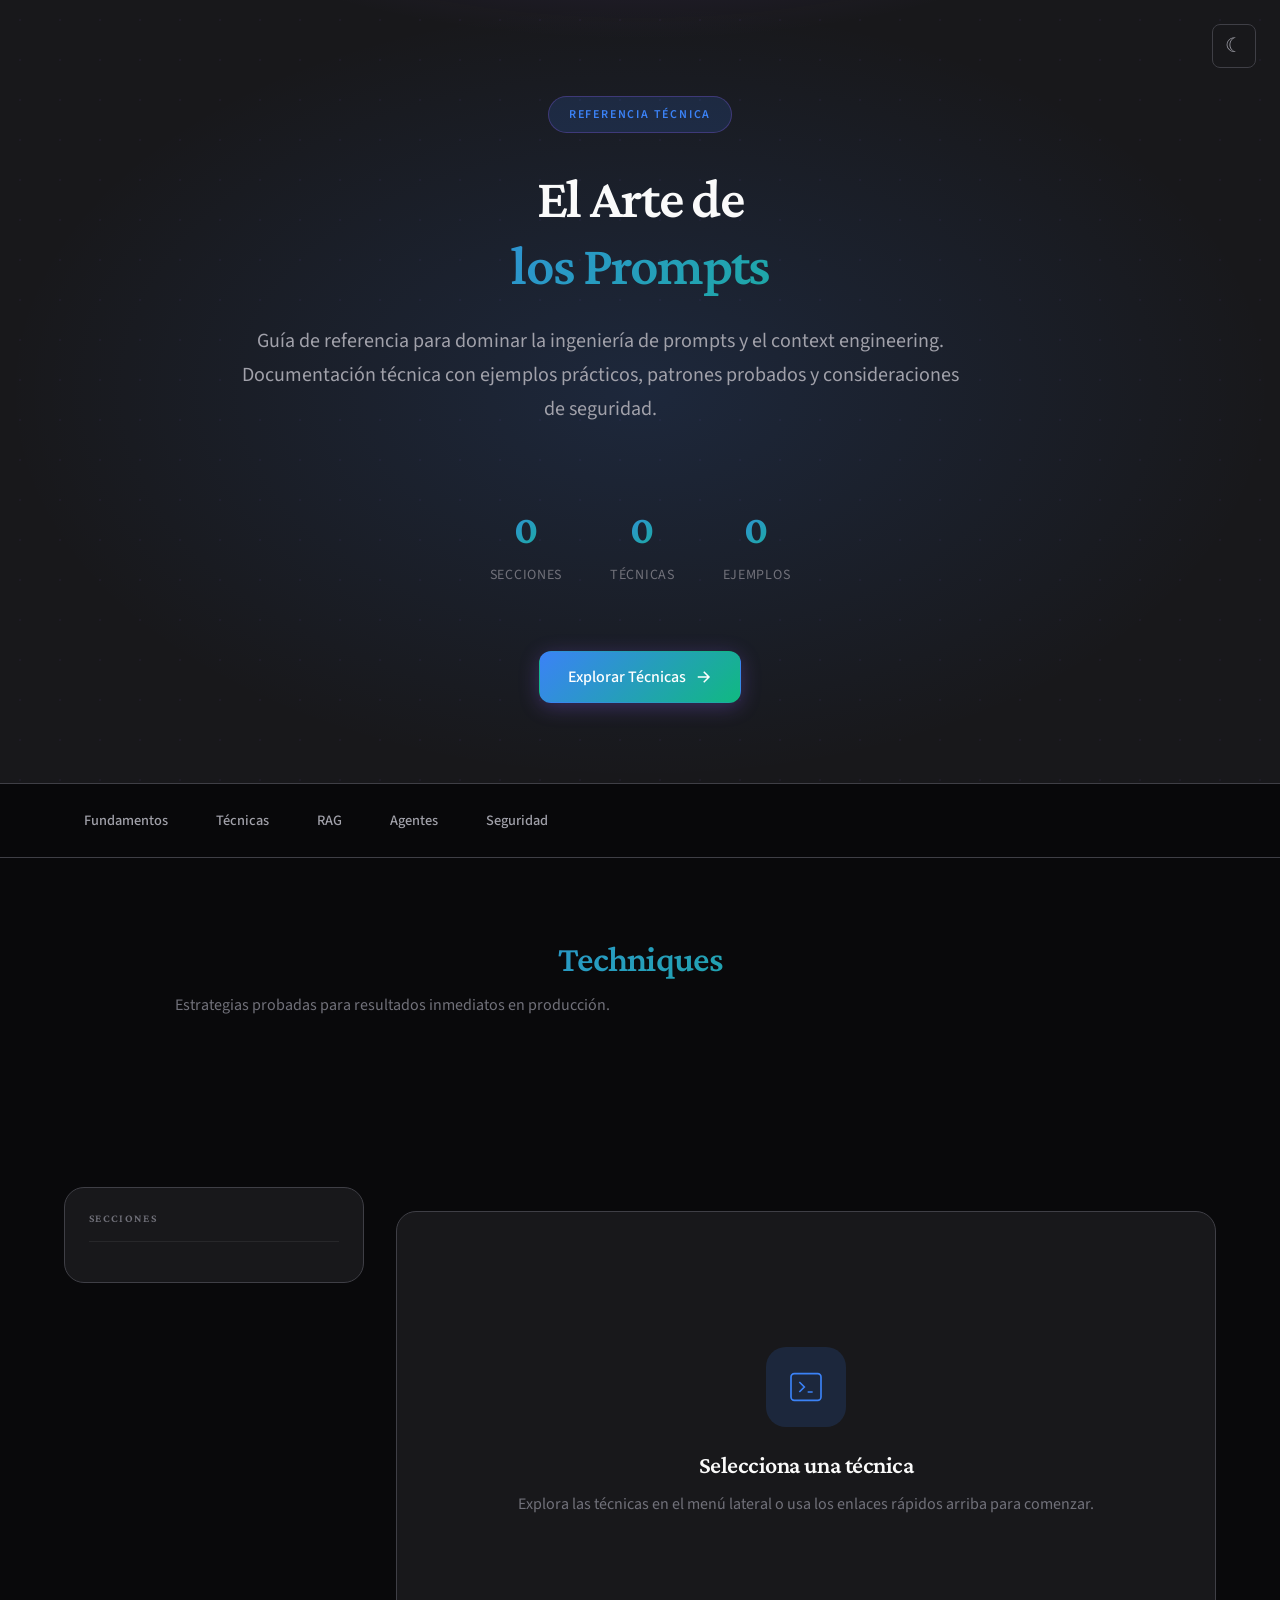
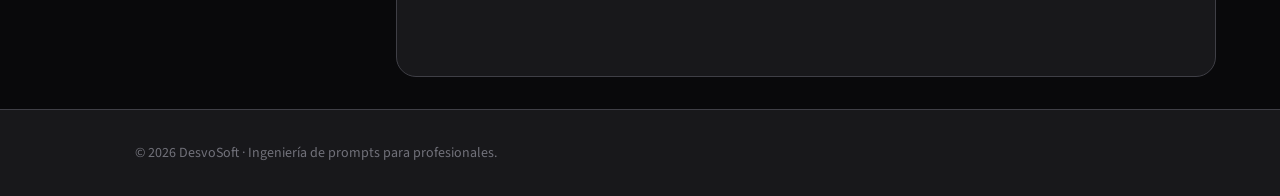
==== index.html @ 4abc5048 "fix: toggle theme, partículas, footer 2026, content.html, estructura" ====
<!DOCTYPE html>
<html lang="es">
<head>
  <meta charset="UTF-8" />
  <meta name="viewport" content="width=device-width, initial-scale=1.0" />
  <title>El Arte de los Prompts — Ingeniería de Prompts y Context Engineering</title>
  <meta name="description" content="Plataforma de referencia técnica para dominar la ingeniería de prompts y context engineering. Técnicas profesionales, patrones probados y seguridad en producción." />
  <meta name="keywords" content="prompt engineering, context engineering, LLM, AI, prompting, RAG, agentes IA" />
  <meta name="author" content="DesvoSoft" />
  <meta name="robots" content="index, follow" />
  
  <meta property="og:title" content="El Arte de los Prompts" />
  <meta property="og:description" content="Guía de referencia para dominar la ingeniería de prompts y context engineering." />
  <meta property="og:type" content="website" />
  
  <link rel="canonical" href="https://desvosoft.github.io/El-arte-de-los-prompts/" />
  <link rel="stylesheet" href="style.css" />
</head>
<body>
  <div class="particles" id="particles"></div>
  
  <button class="toggle-theme" type="button" aria-label="Cambiar tema" onclick="toggleTheme()">
    <span class="theme-icon">☾</span>
  </button>

  <header class="hero" role="banner">
    <div class="hero-bg-pattern"></div>
    <div class="hero-content">
      <div class="hero-badge">Referencia Técnica</div>
      <h1 class="hero-title">
        <span class="title-line">El Arte de</span>
        <span class="title-line title-accent">los Prompts</span>
      </h1>
      <p class="hero-subtitle">
        Guía de referencia para dominar la ingeniería de prompts y el context engineering. 
        Documentación técnica con ejemplos prácticos, patrones probados y consideraciones de seguridad.
      </p>
      <div class="hero-stats">
        <div class="stat-item">
          <span class="stat-number" data-count="7">0</span>
          <span class="stat-label">Secciones</span>
        </div>
        <div class="stat-item">
          <span class="stat-number" data-count="20">0</span>
          <span class="stat-label">Técnicas</span>
        </div>
        <div class="stat-item">
          <span class="stat-number" data-count="100">0</span>
          <span class="stat-label">Ejemplos</span>
        </div>
      </div>
      <div class="hero-actions">
        <button id="ctaStart" class="btn btn-primary">
          <span>Explorar Técnicas</span>
          <svg viewBox="0 0 24 24" fill="none" stroke="currentColor" stroke-width="2">
            <path d="M5 12h14M13 5l7 7-7 7"/>
          </svg>
        </button>
      </div>
    </div>
  </header>

  <nav class="quick-nav" role="navigation" aria-label="Navegación principal">
    <div class="nav-container">
      <div class="nav-sections">
        <button class="nav-btn" data-section="fundamentos">Fundamentos</button>
        <button class="nav-btn" data-section="tecnicas">Técnicas</button>
        <button class="nav-btn" data-section="rag">RAG</button>
        <button class="nav-btn" data-section="agentes">Agentes</button>
        <button class="nav-btn" data-section="seguridad">Seguridad</button>
      </div>
    </div>
  </nav>

  <section class="featured-techniques" role="main">
    <div class="featured-header">
      <h2>Techniques</h2>
      <p>Estrategias probadas para resultados inmediatos en producción.</p>
    </div>
    <div class="techniques-grid" id="sectionCards" aria-label="Técnicas destacadas"></div>
  </section>

  <button class="menu-handle" id="menuHandle" type="button" aria-expanded="false" aria-controls="sidebar">
    <span class="menu-icon"></span>
    <span class="menu-text">Menú</span>
  </button>

  <div class="layout" role="presentation">
    <aside id="sidebar" class="sidebar" aria-label="Navegación principal">
      <div class="sidebar-head">
        <h2>Secciones</h2>
      </div>
      <nav>
        <ul id="menu" class="menu" role="tree"></ul>
      </nav>
    </aside>

    <main id="main" class="main" tabindex="-1">
      <nav class="breadcrumbs" aria-label="Breadcrumb">
        <ol id="breadcrumbs"></ol>
      </nav>
      <article id="content" class="content" tabindex="-1">
        <div class="empty-state">
          <div class="empty-icon">
            <svg viewBox="0 0 24 24" fill="none" stroke="currentColor" stroke-width="1">
              <path d="M8 9l3 3-3 3m5 0h3M5 20h14a2 2 0 002-2V6a2 2 0 00-2-2H5a2 2 0 00-2 2v12a2 2 0 002 2z"/>
            </svg>
          </div>
          <h2>Selecciona una técnica</h2>
          <p>Explora las técnicas en el menú lateral o usa los enlaces rápidos arriba para comenzar.</p>
        </div>
      </article>
    </main>
  </div>

  <footer class="footer">
    <p>&copy; 2026 DesvoSoft · Ingeniería de prompts para profesionales.</p>
  </footer>

  <script src="script.js"></script>
</body>
</html>
---- style.css ----
@import url('https://fonts.googleapis.com/css2?family=Crimson+Pro:wght@400;500;600;700&family=Source+Sans+3:wght@400;500;600&family=JetBrains+Mono:wght@400;500&display=swap');

:root {
  --color-bg: #09090b;
  --color-surface: #18181b;
  --color-surface-raised: #27272a;
  --color-border: #3f3f46;
  --color-border-subtle: #27272a;
  --color-text: #fafafa;
  --color-text-secondary: #a1a1aa;
  --color-text-muted: #71717a;
  --color-accent: #3b82f6;
  --color-accent-hover: #60a5fa;
  --color-accent-subtle: rgba(59, 130, 246, 0.15);
  --color-accent-glow: rgba(59, 130, 246, 0.4);
  --color-success: #10b981;
  --color-success-subtle: rgba(16, 185, 129, 0.15);
  --color-blue: #3b82f6;
  --color-blue-light: #60a5fa;
  --color-green: #10b981;
  --color-green-light: #34d399;
  --gradient-primary: linear-gradient(135deg, #3b82f6 0%, #10b981 100%);
  --gradient-surface: linear-gradient(180deg, rgba(16, 185, 129, 0.06) 0%, transparent 100%);
  --gradient-glow: radial-gradient(ellipse at center, rgba(59, 130, 246, 0.15) 0%, transparent 70%);
  --font-heading: 'Crimson Pro', Georgia, serif;
  --font-body: 'Source Sans 3', -apple-system, BlinkMacSystemFont, sans-serif;
  --font-mono: 'JetBrains Mono', 'Fira Code', monospace;
  --radius-sm: 4px;
  --radius-md: 8px;
  --radius-lg: 12px;
  --radius-xl: 20px;
  --shadow-glow: 0 0 40px var(--color-accent-glow);
  --transition-fast: 150ms cubic-bezier(0.4, 0, 0.2, 1);
  --transition-smooth: 300ms cubic-bezier(0.4, 0, 0.2, 1);
}

[data-theme="light"] {
  --color-bg: #fafafa;
  --color-surface: #ffffff;
  --color-surface-raised: #f4f4f5;
  --color-border: #e4e4e7;
  --color-border-subtle: #f4f4f5;
  --color-text: #18181b;
  --color-text-secondary: #52525b;
  --color-text-muted: #a1a1aa;
  --color-accent: #2563eb;
  --color-accent-hover: #1d4ed8;
  --color-accent-subtle: rgba(37, 99, 235, 0.1);
  --color-accent-glow: rgba(37, 99, 235, 0.2);
  --color-success: #059669;
  --color-success-subtle: rgba(5, 150, 105, 0.1);
  --gradient-surface: linear-gradient(180deg, rgba(37, 99, 235, 0.05) 0%, transparent 100%);
  --gradient-glow: radial-gradient(ellipse at center, rgba(37, 99, 235, 0.1) 0%, transparent 70%);
}

*, *::before, *::after {
  box-sizing: border-box;
  margin: 0;
  padding: 0;
}

html {
  scroll-behavior: smooth;
}

body {
  font-family: var(--font-body);
  font-size: 16px;
  line-height: 1.6;
  color: var(--color-text);
  background: var(--color-bg);
  min-height: 100vh;
  overflow-x: hidden;
  -webkit-font-smoothing: antialiased;
}

/* Particles Background */
.particles {
  position: fixed;
  top: 0;
  left: 0;
  width: 100%;
  height: 100%;
  pointer-events: none;
  z-index: 0;
  overflow: hidden;
}

.particle {
  position: absolute;
  width: 2px;
  height: 2px;
  background: var(--color-accent);
  border-radius: 50%;
  opacity: 0.3;
  animation: float-particle 20s infinite linear;
}

@keyframes float-particle {
  0% {
    transform: translateY(100vh) rotate(0deg);
    opacity: 0;
  }
  10% {
    opacity: 0.3;
  }
  90% {
    opacity: 0.3;
  }
  100% {
    transform: translateY(-100vh) rotate(720deg);
    opacity: 0;
  }
}

a {
  color: var(--color-accent);
  text-decoration: none;
  transition: color var(--transition-fast);
}

a:hover {
  color: var(--color-accent-hover);
}

h1, h2, h3, h4 {
  font-family: var(--font-heading);
  font-weight: 600;
  line-height: 1.2;
  color: var(--color-text);
}

h1 { font-size: 3.5rem; letter-spacing: -0.03em; }
h2 { font-size: 2.25rem; letter-spacing: -0.02em; }
h3 { font-size: 1.5rem; }
h4 { font-size: 1.25rem; }

p {
  max-width: 72ch;
  color: var(--color-text-secondary);
}

button {
  font-family: inherit;
  cursor: pointer;
  border: none;
  background: none;
}

/* Skip Link */
.skip-link {
  position: absolute;
  top: -50px;
  left: 16px;
  background: var(--color-accent);
  color: #fff;
  padding: 10px 20px;
  border-radius: var(--radius-md);
  z-index: 1000;
  transition: top var(--transition-fast);
}

.skip-link:focus {
  top: 16px;
}

/* Theme Toggle */
.toggle-theme {
  position: fixed;
  top: 1.5rem;
  right: 1.5rem;
  width: 44px;
  height: 44px;
  border-radius: var(--radius-md);
  border: 1px solid var(--color-border);
  background: var(--color-surface);
  color: var(--color-text-secondary);
  cursor: pointer;
  z-index: 100;
  display: flex;
  align-items: center;
  justify-content: center;
  font-size: 1.25rem;
  transition: all var(--transition-smooth);
  backdrop-filter: blur(10px);
}

.toggle-theme:hover {
  background: var(--color-surface-raised);
  border-color: var(--color-accent);
  box-shadow: var(--shadow-glow);
}

.theme-icon,
.theme-icon-dark {
  line-height: 1;
}

/* Hero Section */
.hero {
  position: relative;
  background: var(--color-surface);
  border-bottom: 1px solid var(--color-border);
  padding: 6rem clamp(2rem, 5vw, 8rem) 5rem;
  overflow: hidden;
  z-index: 1;
}

.hero::before {
  content: '';
  position: absolute;
  top: 0;
  left: 0;
  right: 0;
  bottom: 0;
  background: 
    radial-gradient(ellipse 80% 50% at 50% -20%, rgba(139, 92, 246, 0.2) 0%, transparent 50%),
    var(--gradient-glow);
  pointer-events: none;
}

.hero-bg-pattern {
  position: absolute;
  top: 0;
  left: 0;
  right: 0;
  bottom: 0;
  background-image: 
    radial-gradient(rgba(139, 92, 246, 0.1) 1px, transparent 1px);
  background-size: 40px 40px;
  opacity: 0.5;
}

.hero-content {
  position: relative;
  max-width: 800px;
  margin: 0 auto;
  text-align: center;
  z-index: 1;
}

.hero-badge {
  display: inline-block;
  padding: 0.5rem 1.25rem;
  font-size: 0.75rem;
  font-weight: 600;
  text-transform: uppercase;
  letter-spacing: 0.15em;
  color: var(--color-accent);
  background: var(--color-accent-subtle);
  border: 1px solid rgba(139, 92, 246, 0.3);
  border-radius: 50px;
  margin-bottom: 2rem;
  animation: fadeInDown 0.6s ease-out;
}

.hero-title {
  margin-bottom: 1.5rem;
  animation: fadeInUp 0.8s ease-out 0.1s backwards;
}

.title-line {
  display: block;
}

.title-accent {
  background: var(--gradient-primary);
  -webkit-background-clip: text;
  -webkit-text-fill-color: transparent;
  background-clip: text;
}

.hero-subtitle {
  font-size: 1.25rem;
  color: var(--color-text-secondary);
  margin-bottom: 2.5rem;
  line-height: 1.7;
  animation: fadeInUp 0.8s ease-out 0.2s backwards;
}

.hero-stats {
  display: flex;
  justify-content: center;
  gap: 3rem;
  padding: 2rem 0;
  margin-bottom: 2rem;
  animation: fadeInUp 0.8s ease-out 0.3s backwards;
}

.stat-item {
  text-align: center;
}

.stat-number {
  display: block;
  font-family: var(--font-heading);
  font-size: 2.5rem;
  font-weight: 700;
  background: var(--gradient-primary);
  -webkit-background-clip: text;
  -webkit-text-fill-color: transparent;
  background-clip: text;
  transition: transform var(--transition-smooth);
}

.stat-number:hover {
  transform: scale(1.1);
}

.stat-label {
  font-size: 0.875rem;
  color: var(--color-text-muted);
  text-transform: uppercase;
  letter-spacing: 0.05em;
}

.hero-actions {
  display: flex;
  gap: 1rem;
  justify-content: center;
  flex-wrap: wrap;
  animation: fadeInUp 0.8s ease-out 0.4s backwards;
}

.btn {
  display: inline-flex;
  align-items: center;
  gap: 0.5rem;
  padding: 0.875rem 1.75rem;
  font-size: 1rem;
  font-weight: 500;
  border-radius: var(--radius-lg);
  border: 1px solid transparent;
  transition: all var(--transition-smooth);
}

.btn-primary {
  background: var(--gradient-primary);
  color: #fff;
  border-color: transparent;
  box-shadow: 0 4px 20px rgba(139, 92, 246, 0.3);
}

.btn-primary:hover {
  transform: translateY(-2px);
  box-shadow: 0 8px 30px rgba(139, 92, 246, 0.4);
}

.btn-primary svg {
  width: 18px;
  height: 18px;
  transition: transform var(--transition-fast);
}

.btn-primary:hover svg {
  transform: translateX(4px);
}

.btn-ghost {
  background: transparent;
  color: var(--color-text-secondary);
  border-color: var(--color-border);
}

.btn-ghost:hover {
  background: var(--color-surface-raised);
  color: var(--color-text);
  border-color: var(--color-accent);
}

.btn-secondary {
  background: var(--color-surface-raised);
  color: var(--color-text);
  border-color: var(--color-border);
}

.btn-secondary:hover {
  background: var(--color-border);
}

/* Quick Nav */
.quick-nav {
  position: sticky;
  top: 0;
  z-index: 50;
  background: rgba(9, 9, 11, 0.8);
  backdrop-filter: blur(20px);
  border-bottom: 1px solid var(--color-border);
  padding: 0 clamp(2rem, 5vw, 8rem);
}

.nav-container {
  display: flex;
  align-items: center;
  justify-content: space-between;
  gap: 2rem;
  padding: 1rem 0;
}

.nav-sections {
  display: flex;
  gap: 0.5rem;
}

.nav-btn {
  padding: 0.625rem 1.25rem;
  font-size: 0.9rem;
  font-weight: 500;
  color: var(--color-text-secondary);
  border-radius: var(--radius-md);
  transition: all var(--transition-fast);
}

.nav-btn:hover {
  background: var(--color-surface-raised);
  color: var(--color-text);
}

.nav-btn.active {
  background: var(--color-accent-subtle);
  color: var(--color-accent);
}

.nav-search {
  display: flex;
  align-items: center;
  background: var(--color-surface);
  border: 1px solid var(--color-border);
  border-radius: var(--radius-md);
  padding: 0 0.5rem;
  transition: border-color var(--transition-fast);
}

.nav-search:focus-within {
  border-color: var(--color-accent);
  box-shadow: 0 0 0 3px var(--color-accent-subtle);
}

.search-input {
  border: none;
  background: transparent;
  color: var(--color-text);
  padding: 0.625rem 0.875rem;
  font-size: 0.9rem;
  width: 220px;
  outline: none;
}

.search-input::placeholder {
  color: var(--color-text-muted);
}

.search-btn {
  padding: 0.5rem;
  color: var(--color-text-muted);
  border-radius: var(--radius-sm);
}

.search-btn:hover {
  color: var(--color-accent);
}

.search-btn svg {
  width: 18px;
  height: 18px;
}

/* Featured Techniques */
.featured-techniques {
  position: relative;
  padding: 5rem clamp(2rem, 5vw, 8rem);
  max-width: 1200px;
  margin: 0 auto;
  z-index: 1;
}

.featured-header {
  text-align: center;
  margin-bottom: 3.5rem;
}

.featured-header h2 {
  margin-bottom: 0.75rem;
  background: var(--gradient-primary);
  -webkit-background-clip: text;
  -webkit-text-fill-color: transparent;
  background-clip: text;
}

.featured-header p {
  color: var(--color-text-muted);
}

.techniques-grid {
  display: grid;
  grid-template-columns: repeat(auto-fit, minmax(320px, 1fr));
  gap: 1.5rem;
}

.hero-card {
  background: var(--color-surface);
  border: 1px solid var(--color-border);
  border-radius: var(--radius-xl);
  padding: 1.75rem;
  transition: all var(--transition-smooth);
  position: relative;
  overflow: hidden;
}

.hero-card::before {
  content: '';
  position: absolute;
  top: 0;
  left: 0;
  right: 0;
  height: 3px;
  background: var(--gradient-primary);
  transform: scaleX(0);
  transform-origin: left;
  transition: transform var(--transition-smooth);
}

.hero-card:hover {
  border-color: var(--color-accent);
  transform: translateY(-4px);
  box-shadow: 0 20px 40px rgba(0, 0, 0, 0.3);
}

.hero-card:hover::before {
  transform: scaleX(1);
}

.hero-card h3 {
  display: flex;
  align-items: center;
  gap: 0.75rem;
  font-size: 1.25rem;
  margin-bottom: 0.75rem;
}

.hero-card h3 .icon {
  width: 40px;
  height: 40px;
  border-radius: var(--radius-md);
  background: var(--color-accent-subtle);
  display: flex;
  align-items: center;
  justify-content: center;
  color: var(--color-accent);
}

.hero-card h3 .icon svg {
  width: 20px;
  height: 20px;
  stroke: currentColor;
  stroke-width: 2;
  fill: none;
}

.hero-card p {
  font-size: 0.95rem;
  color: var(--color-text-secondary);
  margin-bottom: 1rem;
}

.hero-card .meta {
  font-size: 0.8rem;
  color: var(--color-text-muted);
}

.hero-card .btn-link {
  display: inline-flex;
  align-items: center;
  gap: 0.375rem;
  margin-top: 1rem;
  font-size: 0.9rem;
  font-weight: 500;
  color: var(--color-accent);
}

.hero-card .btn-link svg {
  width: 16px;
  height: 16px;
  transition: transform var(--transition-fast);
}

.hero-card .btn-link:hover svg {
  transform: translateX(4px);
}

/* Quick Access Section */
.quick-access {
  padding: 3rem clamp(2rem, 5vw, 8rem);
  background: var(--gradient-surface);
  border-top: 1px solid var(--color-border);
  border-bottom: 1px solid var(--color-border);
}

.quick-access-grid {
  display: grid;
  grid-template-columns: repeat(auto-fit, minmax(260px, 1fr));
  gap: 1.25rem;
  max-width: 1200px;
  margin: 0 auto;
}

.quick-card {
  display: block;
  background: var(--color-surface);
  border: 1px solid var(--color-border);
  border-radius: var(--radius-lg);
  padding: 1.5rem;
  transition: all var(--transition-smooth);
}

.quick-card:hover {
  border-color: var(--color-accent);
  transform: translateY(-2px);
  box-shadow: 0 10px 30px rgba(0, 0, 0, 0.2);
}

.quick-icon {
  width: 48px;
  height: 48px;
  border-radius: var(--radius-md);
  background: var(--color-accent-subtle);
  display: flex;
  align-items: center;
  justify-content: center;
  margin-bottom: 1rem;
  color: var(--color-accent);
}

.quick-icon svg {
  width: 24px;
  height: 24px;
  stroke: currentColor;
  stroke-width: 1.5;
  fill: none;
}

.quick-card h3 {
  font-size: 1.1rem;
  margin-bottom: 0.5rem;
}

.quick-card p {
  font-size: 0.875rem;
  color: var(--color-text-muted);
  margin: 0;
}

/* Menu Handle (Mobile) */
.menu-handle {
  display: none;
  position: fixed;
  top: 1rem;
  left: 1rem;
  padding: 0.625rem 1rem;
  background: var(--color-surface);
  border: 1px solid var(--color-border);
  border-radius: var(--radius-md);
  font-size: 0.875rem;
  font-weight: 500;
  color: var(--color-text);
  z-index: 100;
  box-shadow: 0 4px 12px rgba(0, 0, 0, 0.2);
}

/* Layout */
.layout {
  display: grid;
  grid-template-columns: 300px 1fr;
  gap: 2rem;
  padding: 2rem clamp(2rem, 5vw, 8rem);
  max-width: 1400px;
  margin: 0 auto;
  min-height: calc(100vh - 400px);
  position: relative;
  z-index: 1;
}

/* Sidebar */
.sidebar {
  position: sticky;
  top: 6rem;
  background: var(--color-surface);
  border: 1px solid var(--color-border);
  border-radius: var(--radius-xl);
  padding: 1.5rem;
  height: fit-content;
  max-height: calc(100vh - 8rem);
  overflow-y: auto;
}

.sidebar-head {
  padding-bottom: 1rem;
  margin-bottom: 1rem;
  border-bottom: 1px solid var(--color-border-subtle);
}

.sidebar-head h2 {
  font-size: 0.7rem;
  font-weight: 600;
  text-transform: uppercase;
  letter-spacing: 0.12em;
  color: var(--color-text-muted);
  margin: 0;
}

.menu {
  list-style: none;
  display: flex;
  flex-direction: column;
  gap: 0.25rem;
}

.menu-section {
  margin-bottom: 0.5rem;
}

.menu-section-header {
  display: flex;
  align-items: center;
  gap: 0.625rem;
  padding: 0.625rem 0.875rem;
  font-size: 0.8rem;
  font-weight: 600;
  color: var(--color-text-secondary);
  cursor: pointer;
  border-radius: var(--radius-md);
  transition: all var(--transition-fast);
}

.menu-section-header:hover {
  background: var(--color-surface-raised);
  color: var(--color-text);
}

.menu-section-header .icon {
  width: 24px;
  height: 24px;
  display: flex;
  align-items: center;
  justify-content: center;
}

.menu-section-header svg {
  width: 14px;
  height: 14px;
  stroke: currentColor;
  stroke-width: 2;
  fill: none;
}

.menu-section-header::after {
  content: '';
  margin-left: auto;
  width: 8px;
  height: 8px;
  border-right: 1.5px solid currentColor;
  border-bottom: 1.5px solid currentColor;
  transform: rotate(-45deg);
  transition: transform var(--transition-fast);
}

.menu-section[aria-expanded="true"] .menu-section-header::after {
  transform: rotate(45deg);
}

.menu-sublist {
  list-style: none;
  margin: 0.25rem 0 0 0.5rem;
  padding: 0 0 0 1rem;
  display: flex;
  flex-direction: column;
  gap: 0.125rem;
}

.menu-sublist button {
  display: block;
  width: 100%;
  padding: 0.5rem 0.875rem;
  text-align: left;
  font-size: 0.875rem;
  color: var(--color-text-secondary);
  border-radius: var(--radius-md);
  transition: all var(--transition-fast);
}

.menu-sublist button:hover {
  background: var(--color-surface-raised);
  color: var(--color-text);
}

.menu-sublist button.active {
  background: var(--color-accent-subtle);
  color: var(--color-accent);
  font-weight: 500;
}

.sidebar-footer {
  margin-top: 1.5rem;
  padding-top: 1rem;
  border-top: 1px solid var(--color-border-subtle);
}

.sidebar-footer p {
  font-size: 0.75rem;
  color: var(--color-text-muted);
  margin: 0;
}

.sidebar-footer kbd {
  display: inline-block;
  padding: 0.125rem 0.375rem;
  font-size: 0.7rem;
  font-family: var(--font-mono);
  background: var(--color-surface-raised);
  border: 1px solid var(--color-border);
  border-radius: 3px;
}

/* Main Content */
.main {
  min-width: 0;
}

.breadcrumbs {
  margin-bottom: 1.5rem;
}

.breadcrumbs ol {
  list-style: none;
  display: flex;
  flex-wrap: wrap;
  gap: 0.5rem;
  font-size: 0.875rem;
}

.breadcrumbs li {
  display: flex;
  align-items: center;
  gap: 0.5rem;
  color: var(--color-text-muted);
}

.breadcrumbs li:not(:last-child)::after {
  content: '/';
  color: var(--color-border);
}

.breadcrumbs .link-button {
  background: none;
  border: none;
  padding: 0;
  font: inherit;
  color: var(--color-text-secondary);
  cursor: pointer;
}

.breadcrumbs .link-button:hover {
  color: var(--color-accent);
}

.content {
  background: var(--color-surface);
  border: 1px solid var(--color-border);
  border-radius: var(--radius-xl);
  padding: 2rem;
  min-height: 400px;
}

/* Empty State */
.empty-state {
  display: flex;
  flex-direction: column;
  align-items: center;
  justify-content: center;
  text-align: center;
  padding: 4rem 2rem;
  min-height: 400px;
}

.empty-icon {
  width: 80px;
  height: 80px;
  border-radius: var(--radius-xl);
  background: var(--color-accent-subtle);
  display: flex;
  align-items: center;
  justify-content: center;
  margin-bottom: 1.5rem;
  color: var(--color-accent);
}

.empty-icon svg {
  width: 40px;
  height: 40px;
  stroke: currentColor;
  stroke-width: 1;
  fill: none;
}

.empty-state h2 {
  font-size: 1.5rem;
  margin-bottom: 0.75rem;
}

.empty-state p {
  color: var(--color-text-muted);
  margin-bottom: 1.5rem;
}

/* Technique View */
.technique-header {
  border-bottom: 1px solid var(--color-border-subtle);
  padding-bottom: 1.25rem;
  margin-bottom: 1.5rem;
}

.technique-header h2 {
  margin-bottom: 0.5rem;
}

.technique-header > p {
  color: var(--color-text-secondary);
  font-size: 1.1rem;
  margin-bottom: 1rem;
}

.badge {
  display: inline-flex;
  align-items: center;
  gap: 0.375rem;
  padding: 0.25rem 0.625rem;
  font-size: 0.75rem;
  font-weight: 500;
  color: var(--color-text-muted);
  background: var(--color-surface-raised);
  border-radius: var(--radius-sm);
  margin-right: 0.5rem;
}

.technique-meta {
  display: flex;
  flex-wrap: wrap;
  gap: 0.5rem;
}

.technique-layout {
  display: grid;
  grid-template-columns: 1fr 280px;
  gap: 2rem;
}

.technique-main h3 {
  margin-top: 1.75rem;
  margin-bottom: 0.75rem;
  font-size: 1.15rem;
}

.technique-main h3:first-child {
  margin-top: 0;
}

.step-list, .error-list, .practice-list {
  padding-left: 1.25rem;
  margin-bottom: 1.5rem;
}

.step-list li, .error-list li, .practice-list li {
  margin-bottom: 0.5rem;
  color: var(--color-text-secondary);
}

.block-expandable {
  margin: 1.5rem 0;
  border: 1px solid var(--color-border);
  border-radius: var(--radius-md);
  overflow: hidden;
}

.block-expandable summary {
  padding: 0.875rem 1rem;
  font-weight: 500;
  font-size: 0.95rem;
  cursor: pointer;
  background: var(--color-surface-raised);
  list-style: none;
}

.block-expandable[open] summary {
  border-bottom: 1px solid var(--color-border);
}

.block-expandable > div {
  padding: 1rem;
}

.copy-wrapper {
  margin-top: 0.75rem;
}

.copy-area {
  background: var(--color-bg);
  border: 1px solid var(--color-border);
  border-radius: var(--radius-md);
  padding: 1rem;
  font-family: var(--font-mono);
  font-size: 0.875rem;
  line-height: 1.6;
  overflow-x: auto;
  white-space: pre-wrap;
  word-break: break-word;
}

.copy-btn {
  margin-top: 0.5rem;
  padding: 0.375rem 0.875rem;
  font-size: 0.8rem;
  font-weight: 500;
  background: var(--color-accent);
  border: none;
  border-radius: var(--radius-sm);
  color: #fff;
  cursor: pointer;
  transition: all var(--transition-fast);
}

.copy-btn:hover {
  background: var(--color-accent-hover);
}

.copy-btn.copied {
  background: var(--color-success);
}

.technique-aside {
  position: sticky;
  top: 6rem;
  display: flex;
  flex-direction: column;
  gap: 1rem;
}

.aside-card {
  background: var(--color-surface-raised);
  border: 1px solid var(--color-border-subtle);
  border-radius: var(--radius-md);
  padding: 1rem;
}

.aside-card h3 {
  font-size: 0.7rem;
  font-weight: 600;
  text-transform: uppercase;
  letter-spacing: 0.08em;
  color: var(--color-text-muted);
  margin-bottom: 0.75rem;
}

.resource-list, .notes-list {
  list-style: none;
  font-size: 0.875rem;
}

.resource-list li, .notes-list li {
  margin-bottom: 0.5rem;
}

.resource-list a {
  color: var(--color-accent);
}

.resource-list small {
  display: block;
  color: var(--color-text-muted);
  font-size: 0.8rem;
}

.related-list {
  display: flex;
  flex-direction: column;
  gap: 0.25rem;
}

.related-list button {
  width: 100%;
  text-align: left;
  padding: 0.5rem 0.75rem;
  font-size: 0.875rem;
  color: var(--color-text-secondary);
  background: var(--color-surface);
  border: 1px solid var(--color-border-subtle);
  border-radius: var(--radius-sm);
  cursor: pointer;
  transition: all var(--transition-fast);
}

.related-list button:hover {
  border-color: var(--color-accent);
  color: var(--color-accent);
}

.nav-buttons {
  display: flex;
  justify-content: space-between;
  gap: 1rem;
  margin-top: 2rem;
  padding-top: 1.5rem;
  border-top: 1px solid var(--color-border-subtle);
}

/* Reader Toggle */
.reader-toggle {
  position: fixed;
  bottom: 1.5rem;
  left: 1.5rem;
  padding: 0.625rem 1.125rem;
  font-size: 0.85rem;
  font-weight: 500;
  background: var(--color-surface);
  border: 1px solid var(--color-border);
  border-radius: var(--radius-md);
  color: var(--color-text-secondary);
  cursor: pointer;
  box-shadow: 0 4px 12px rgba(0, 0, 0, 0.2);
  z-index: 25;
  transition: all var(--transition-fast);
}

.reader-toggle:hover {
  background: var(--color-surface-raised);
  color: var(--color-text);
}

.reader-mode .sidebar {
  display: none;
}

.reader-mode .layout {
  grid-template-columns: 1fr;
}

/* Feedback Section */
.feedback {
  background: var(--gradient-surface);
  border-top: 1px solid var(--color-border);
  padding: 4rem clamp(2rem, 5vw, 8rem);
}

.feedback h2 {
  text-align: center;
  margin-bottom: 2rem;
}

.feedback-form {
  max-width: 600px;
  margin: 0 auto;
  background: var(--color-surface);
  border: 1px solid var(--color-border);
  border-radius: var(--radius-xl);
  padding: 2rem;
}

.feedback-form fieldset {
  border: none;
  margin: 0 0 1.25rem 0;
  padding: 0;
}

.feedback-form legend {
  font-weight: 500;
  margin-bottom: 0.75rem;
}

.feedback-options {
  display: flex;
  gap: 1.5rem;
  margin-bottom: 1rem;
}

.feedback-options label {
  display: flex;
  align-items: center;
  gap: 0.5rem;
  cursor: pointer;
  color: var(--color-text-secondary);
}

.feedback-options input[type="radio"] {
  accent-color: var(--color-accent);
}

.feedback-notes {
  display: block;
  margin-bottom: 1.25rem;
}

.feedback-notes label {
  display: block;
  font-weight: 500;
  margin-bottom: 0.5rem;
}

.feedback-notes textarea {
  width: 100%;
  padding: 0.875rem;
  font-family: inherit;
  font-size: 0.95rem;
  border: 1px solid var(--color-border);
  border-radius: var(--radius-md);
  background: var(--color-bg);
  color: var(--color-text);
  resize: vertical;
  transition: border-color var(--transition-fast);
}

.feedback-notes textarea:focus {
  outline: none;
  border-color: var(--color-accent);
  box-shadow: 0 0 0 3px var(--color-accent-subtle);
}

/* Footer */
.footer {
  background: var(--color-surface);
  border-top: 1px solid var(--color-border);
  padding: 2rem clamp(2rem, 5vw, 8rem);
  text-align: center;
}

.footer p {
  font-size: 0.875rem;
  color: var(--color-text-muted);
  margin: 0;
}

/* Animations */
@keyframes fadeInDown {
  from {
    opacity: 0;
    transform: translateY(-20px);
  }
  to {
    opacity: 1;
    transform: translateY(0);
  }
}

@keyframes fadeInUp {
  from {
    opacity: 0;
    transform: translateY(20px);
  }
  to {
    opacity: 1;
    transform: translateY(0);
  }
}

@keyframes fadeIn {
  from { opacity: 0; }
  to { opacity: 1; }
}

/* Responsive */
@media (max-width: 1024px) {
  .layout {
    grid-template-columns: 1fr;
  }

  .sidebar {
    position: fixed;
    top: 0;
    left: 0;
    bottom: 0;
    width: 320px;
    max-width: 85vw;
    border-radius: 0;
    border-right: 1px solid var(--color-border);
    transform: translateX(-100%);
    transition: transform var(--transition-smooth);
    z-index: 100;
    overflow-y: auto;
  }

  .sidebar.open {
    transform: translateX(0);
  }

  .menu-handle {
    display: flex;
  }

  .nav-sections {
    display: none;
  }

  .technique-layout {
    grid-template-columns: 1fr;
  }

  .technique-aside {
    position: static;
  }
}

@media (max-width: 768px) {
  .hero {
    padding: 4rem 1.5rem 3rem;
  }

  .hero-title {
    font-size: 2.5rem;
  }

  .hero-stats {
    flex-direction: column;
    gap: 1.5rem;
  }

  .nav-container {
    flex-direction: column;
    gap: 1rem;
  }

  .nav-search {
    width: 100%;
  }

  .search-input {
    width: 100%;
  }

  .featured-techniques,
  .quick-access {
    padding: 3rem 1.5rem;
  }

  .layout {
    padding: 1.5rem;
  }

  .content {
    padding: 1.5rem;
  }

  .quick-access-grid {
    grid-template-columns: 1fr;
  }
}

@media (prefers-reduced-motion: reduce) {
  *, *::before, *::after {
    animation: none !important;
    transition: none !important;
  }
}
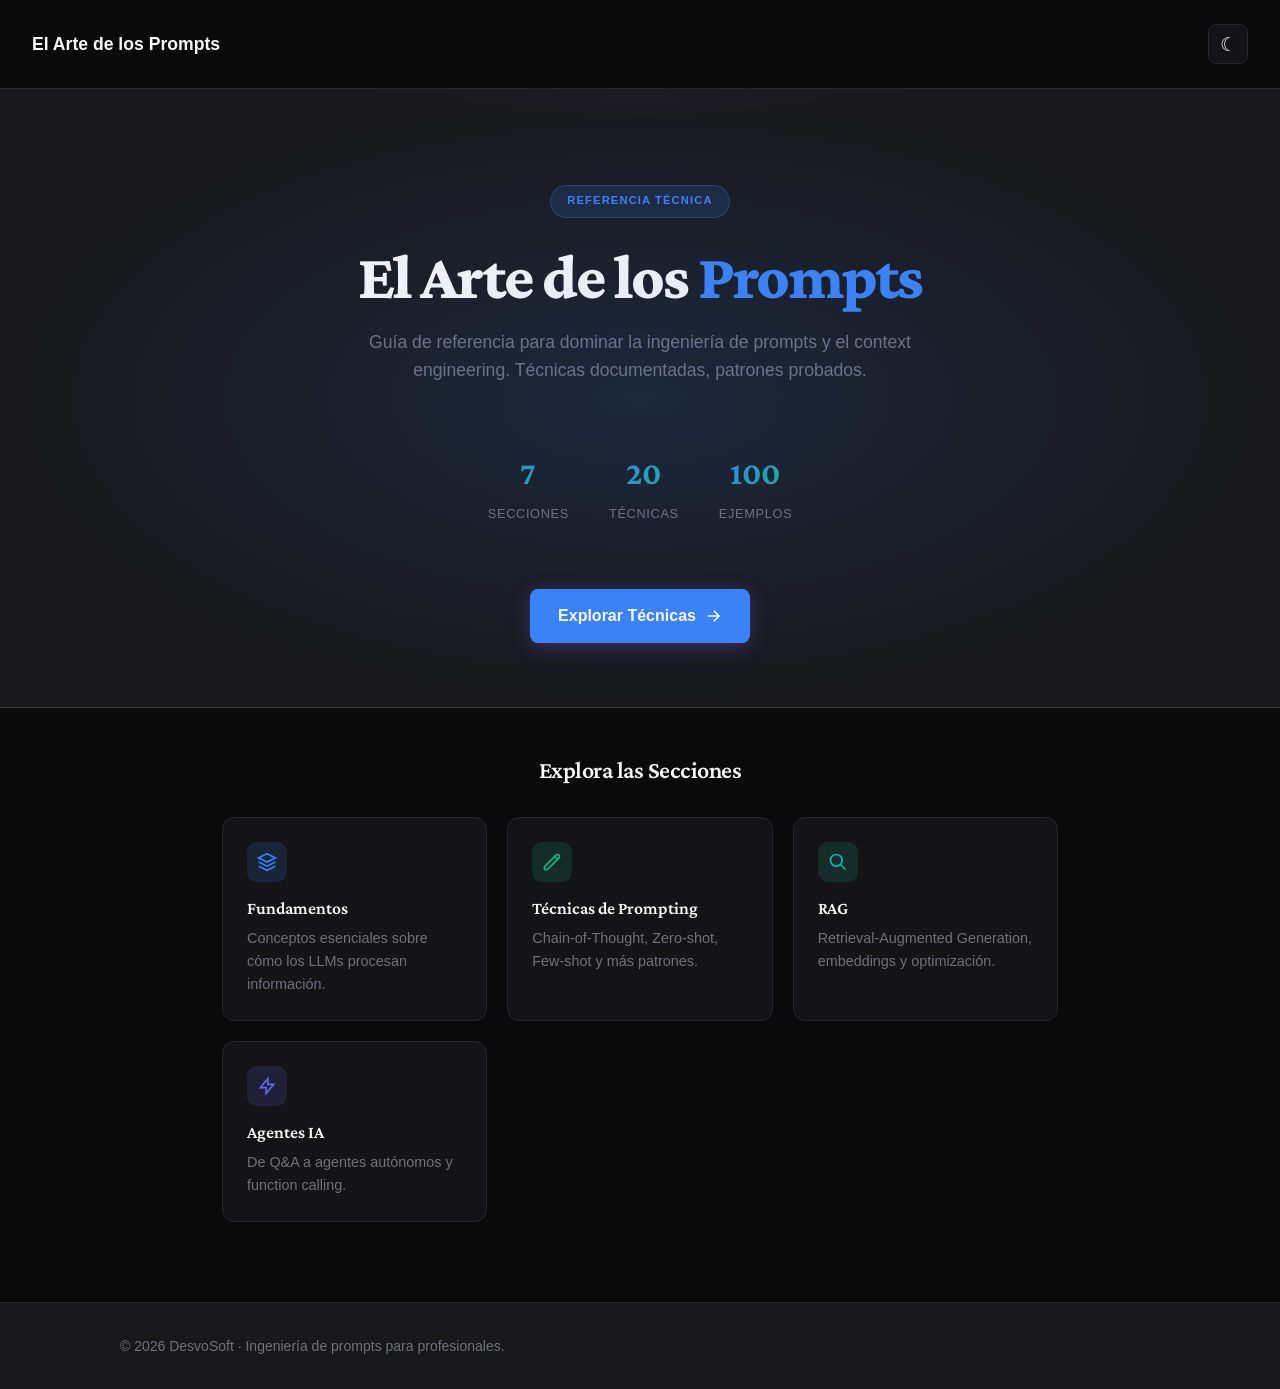
==== commit 2a2ce624: "refactor: landing y content page limpios y profesionales" ====
--- a/index.html
+++ b/index.html
@@ -1,40 +1,243 @@
 <!DOCTYPE html>
-<html lang="es">
+<html lang="es" data-theme="dark">
 <head>
   <meta charset="UTF-8" />
   <meta name="viewport" content="width=device-width, initial-scale=1.0" />
-  <title>El Arte de los Prompts — Ingeniería de Prompts y Context Engineering</title>
-  <meta name="description" content="Plataforma de referencia técnica para dominar la ingeniería de prompts y context engineering. Técnicas profesionales, patrones probados y seguridad en producción." />
-  <meta name="keywords" content="prompt engineering, context engineering, LLM, AI, prompting, RAG, agentes IA" />
-  <meta name="author" content="DesvoSoft" />
-  <meta name="robots" content="index, follow" />
-  
-  <meta property="og:title" content="El Arte de los Prompts" />
-  <meta property="og:description" content="Guía de referencia para dominar la ingeniería de prompts y context engineering." />
-  <meta property="og:type" content="website" />
-  
+  <title>El Arte de los Prompts — Ingeniería de Prompts</title>
+  <meta name="description" content="Plataforma de referencia para ingeniería de prompts y context engineering." />
   <link rel="canonical" href="https://desvosoft.github.io/El-arte-de-los-prompts/" />
   <link rel="stylesheet" href="style.css" />
+  <style>
+    :root {
+      --bg: #0a0a0b;
+      --surface: #141416;
+      --border: #27272a;
+      --text: #fafafa;
+      --text-muted: #71717a;
+      --accent: #3b82f6;
+      --accent-subtle: rgba(59, 130, 246, 0.15);
+    }
+    [data-theme="light"] {
+      --bg: #fafafa;
+      --surface: #ffffff;
+      --border: #e4e4e7;
+      --text: #18181b;
+      --text-muted: #71717a;
+      --accent: #2563eb;
+      --accent-subtle: rgba(37, 99, 235, 0.1);
+    }
+    * { margin: 0; padding: 0; box-sizing: border-box; }
+    body {
+      font-family: -apple-system, BlinkMacSystemFont, 'Segoe UI', sans-serif;
+      background: var(--bg);
+      color: var(--text);
+      min-height: 100vh;
+      line-height: 1.6;
+    }
+    .landing { min-height: 100vh; }
+    
+    /* Particles */
+    .particles {
+      position: fixed;
+      inset: 0;
+      pointer-events: none;
+      z-index: 0;
+      overflow: hidden;
+    }
+    .particle {
+      position: absolute;
+      width: 3px;
+      height: 3px;
+      border-radius: 50%;
+      opacity: 0;
+      animation: fall 20s infinite linear;
+    }
+    .particle:nth-child(odd) { background: #3b82f6; }
+    .particle:nth-child(even) { background: #10b981; }
+    @keyframes fall {
+      0% { transform: translateY(-10vh) rotate(0deg); opacity: 0; }
+      10% { opacity: 0.6; }
+      90% { opacity: 0.6; }
+      100% { transform: translateY(110vh) rotate(720deg); opacity: 0; }
+    }
+    
+    /* Header */
+    .header {
+      position: relative;
+      z-index: 10;
+      padding: 1.5rem 2rem;
+      display: flex;
+      justify-content: space-between;
+      align-items: center;
+      border-bottom: 1px solid var(--border);
+      background: rgba(10, 10, 11, 0.8);
+      backdrop-filter: blur(12px);
+    }
+    [data-theme="light"] .header { background: rgba(250, 250, 250, 0.8); }
+    .logo { font-weight: 700; font-size: 1.1rem; }
+    .toggle {
+      width: 40px;
+      height: 40px;
+      border-radius: 8px;
+      border: 1px solid var(--border);
+      background: var(--surface);
+      color: var(--text);
+      cursor: pointer;
+      font-size: 1.2rem;
+    }
+    .toggle:hover { border-color: var(--accent); }
+    
+    /* Hero */
+    .hero {
+      position: relative;
+      z-index: 1;
+      padding: 6rem 2rem 4rem;
+      text-align: center;
+    }
+    .hero-badge {
+      display: inline-block;
+      padding: 0.4rem 1rem;
+      font-size: 0.7rem;
+      font-weight: 600;
+      text-transform: uppercase;
+      letter-spacing: 0.1em;
+      color: var(--accent);
+      background: var(--accent-subtle);
+      border: 1px solid rgba(59, 130, 246, 0.3);
+      border-radius: 50px;
+      margin-bottom: 1.5rem;
+    }
+    .hero h1 {
+      font-size: clamp(2rem, 6vw, 4rem);
+      font-weight: 800;
+      line-height: 1.1;
+      margin-bottom: 1rem;
+    }
+    .hero h1 span { color: var(--accent); }
+    .hero p {
+      font-size: 1.1rem;
+      color: var(--text-muted);
+      max-width: 550px;
+      margin: 0 auto 2rem;
+    }
+    .hero-stats {
+      display: flex;
+      justify-content: center;
+      gap: 2.5rem;
+      margin-bottom: 2rem;
+    }
+    .stat-item { text-align: center; }
+    .stat-number {
+      display: block;
+      font-size: 2rem;
+      font-weight: 700;
+      color: var(--accent);
+    }
+    .stat-label {
+      font-size: 0.8rem;
+      color: var(--text-muted);
+      text-transform: uppercase;
+      letter-spacing: 0.05em;
+    }
+    .btn-primary {
+      display: inline-flex;
+      align-items: center;
+      gap: 0.5rem;
+      padding: 0.875rem 1.75rem;
+      font-size: 1rem;
+      font-weight: 600;
+      color: #fff;
+      background: var(--accent);
+      border: none;
+      border-radius: 8px;
+      cursor: pointer;
+      text-decoration: none;
+      transition: transform 0.2s, box-shadow 0.2s;
+    }
+    .btn-primary:hover {
+      transform: translateY(-2px);
+      box-shadow: 0 8px 20px rgba(59, 130, 246, 0.3);
+    }
+    
+    /* Sections Grid */
+    .sections {
+      position: relative;
+      z-index: 1;
+      padding: 3rem 2rem 5rem;
+      max-width: 900px;
+      margin: 0 auto;
+    }
+    .sections h2 {
+      text-align: center;
+      font-size: 1.5rem;
+      margin-bottom: 2rem;
+    }
+    .grid {
+      display: grid;
+      grid-template-columns: repeat(auto-fit, minmax(260px, 1fr));
+      gap: 1.25rem;
+    }
+    .card {
+      display: block;
+      padding: 1.5rem;
+      background: var(--surface);
+      border: 1px solid var(--border);
+      border-radius: 12px;
+      text-decoration: none;
+      color: var(--text);
+      transition: border-color 0.2s, transform 0.2s;
+    }
+    .card:hover {
+      border-color: var(--accent);
+      transform: translateY(-3px);
+    }
+    .card-icon {
+      width: 40px;
+      height: 40px;
+      display: flex;
+      align-items: center;
+      justify-content: center;
+      border-radius: 10px;
+      margin-bottom: 1rem;
+    }
+    .card-icon.blue { background: rgba(59, 130, 246, 0.15); color: #3b82f6; }
+    .card-icon.green { background: rgba(16, 185, 129, 0.15); color: #10b981; }
+    .card-icon.teal { background: rgba(20, 184, 166, 0.15); color: #14b8a6; }
+    .card-icon.indigo { background: rgba(99, 102, 241, 0.15); color: #6366f1; }
+    .card h3 {
+      font-size: 1.1rem;
+      margin-bottom: 0.5rem;
+    }
+    .card p {
+      font-size: 0.9rem;
+      color: var(--text-muted);
+    }
+    
+    /* Footer */
+    .footer {
+      position: relative;
+      z-index: 1;
+      padding: 2rem;
+      text-align: center;
+      border-top: 1px solid var(--border);
+      color: var(--text-muted);
+      font-size: 0.85rem;
+    }
+  </style>
 </head>
 <body>
   <div class="particles" id="particles"></div>
   
-  <button class="toggle-theme" type="button" aria-label="Cambiar tema" onclick="toggleTheme()">
-    <span class="theme-icon">☾</span>
-  </button>
-
-  <header class="hero" role="banner">
-    <div class="hero-bg-pattern"></div>
-    <div class="hero-content">
+  <div class="landing">
+    <header class="header">
+      <div class="logo">El Arte de los Prompts</div>
+      <button class="toggle" onclick="toggleTheme()">☾</button>
+    </header>
+
+    <section class="hero">
       <div class="hero-badge">Referencia Técnica</div>
-      <h1 class="hero-title">
-        <span class="title-line">El Arte de</span>
-        <span class="title-line title-accent">los Prompts</span>
-      </h1>
-      <p class="hero-subtitle">
-        Guía de referencia para dominar la ingeniería de prompts y el context engineering. 
-        Documentación técnica con ejemplos prácticos, patrones probados y consideraciones de seguridad.
-      </p>
+      <h1>El Arte de los <span>Prompts</span></h1>
+      <p>Guía de referencia para dominar la ingeniería de prompts y el context engineering. Técnicas documentadas, patrones probados.</p>
       <div class="hero-stats">
         <div class="stat-item">
           <span class="stat-number" data-count="7">0</span>
@@ -49,74 +252,110 @@
           <span class="stat-label">Ejemplos</span>
         </div>
       </div>
-      <div class="hero-actions">
-        <button id="ctaStart" class="btn btn-primary">
-          <span>Explorar Técnicas</span>
-          <svg viewBox="0 0 24 24" fill="none" stroke="currentColor" stroke-width="2">
-            <path d="M5 12h14M13 5l7 7-7 7"/>
-          </svg>
-        </button>
-      </div>
-    </div>
-  </header>
-
-  <nav class="quick-nav" role="navigation" aria-label="Navegación principal">
-    <div class="nav-container">
-      <div class="nav-sections">
-        <button class="nav-btn" data-section="fundamentos">Fundamentos</button>
-        <button class="nav-btn" data-section="tecnicas">Técnicas</button>
-        <button class="nav-btn" data-section="rag">RAG</button>
-        <button class="nav-btn" data-section="agentes">Agentes</button>
-        <button class="nav-btn" data-section="seguridad">Seguridad</button>
-      </div>
-    </div>
-  </nav>
-
-  <section class="featured-techniques" role="main">
-    <div class="featured-header">
-      <h2>Techniques</h2>
-      <p>Estrategias probadas para resultados inmediatos en producción.</p>
-    </div>
-    <div class="techniques-grid" id="sectionCards" aria-label="Técnicas destacadas"></div>
-  </section>
-
-  <button class="menu-handle" id="menuHandle" type="button" aria-expanded="false" aria-controls="sidebar">
-    <span class="menu-icon"></span>
-    <span class="menu-text">Menú</span>
-  </button>
-
-  <div class="layout" role="presentation">
-    <aside id="sidebar" class="sidebar" aria-label="Navegación principal">
-      <div class="sidebar-head">
-        <h2>Secciones</h2>
-      </div>
-      <nav>
-        <ul id="menu" class="menu" role="tree"></ul>
-      </nav>
-    </aside>
-
-    <main id="main" class="main" tabindex="-1">
-      <nav class="breadcrumbs" aria-label="Breadcrumb">
-        <ol id="breadcrumbs"></ol>
-      </nav>
-      <article id="content" class="content" tabindex="-1">
-        <div class="empty-state">
-          <div class="empty-icon">
-            <svg viewBox="0 0 24 24" fill="none" stroke="currentColor" stroke-width="1">
-              <path d="M8 9l3 3-3 3m5 0h3M5 20h14a2 2 0 002-2V6a2 2 0 00-2-2H5a2 2 0 00-2 2v12a2 2 0 002 2z"/>
+      <a href="content.html" class="btn-primary">
+        Explorar Técnicas
+        <svg width="20" height="20" viewBox="0 0 24 24" fill="none" stroke="currentColor" stroke-width="2">
+          <path d="M5 12h14M13 5l7 7-7 7"/>
+        </svg>
+      </a>
+    </section>
+
+    <section class="sections">
+      <h2>Explora las Secciones</h2>
+      <div class="grid">
+        <a href="content.html?section=fundamentos" class="card">
+          <div class="card-icon blue">
+            <svg width="20" height="20" viewBox="0 0 24 24" fill="none" stroke="currentColor" stroke-width="2">
+              <path d="M12 2L2 7l10 5 10-5-10-5zM2 17l10 5 10-5M2 12l10 5 10-5"/>
             </svg>
           </div>
-          <h2>Selecciona una técnica</h2>
-          <p>Explora las técnicas en el menú lateral o usa los enlaces rápidos arriba para comenzar.</p>
-        </div>
-      </article>
-    </main>
+          <h3>Fundamentos</h3>
+          <p>Conceptos esenciales sobre cómo los LLMs procesan información.</p>
+        </a>
+        <a href="content.html?section=tecnicas" class="card">
+          <div class="card-icon green">
+            <svg width="20" height="20" viewBox="0 0 24 24" fill="none" stroke="currentColor" stroke-width="2">
+              <path d="M15.232 5.232l3.536 3.536m-2.036-5.036a2.5 2.5 0 113.536 3.536L6.5 21.036H3v-3.572L16.732 3.732z"/>
+            </svg>
+          </div>
+          <h3>Técnicas de Prompting</h3>
+          <p>Chain-of-Thought, Zero-shot, Few-shot y más patrones.</p>
+        </a>
+        <a href="content.html?section=rag" class="card">
+          <div class="card-icon teal">
+            <svg width="20" height="20" viewBox="0 0 24 24" fill="none" stroke="currentColor" stroke-width="2">
+              <path d="M21 21l-6-6m2-5a7 7 0 1 1-14 0 7 7 0 0 1 14 0z"/>
+            </svg>
+          </div>
+          <h3>RAG</h3>
+          <p>Retrieval-Augmented Generation, embeddings y optimización.</p>
+        </a>
+        <a href="content.html?section=agentes" class="card">
+          <div class="card-icon indigo">
+            <svg width="20" height="20" viewBox="0 0 24 24" fill="none" stroke="currentColor" stroke-width="2">
+              <path d="M13 10V3L4 14h7v7l9-11h-7z"/>
+            </svg>
+          </div>
+          <h3>Agentes IA</h3>
+          <p>De Q&A a agentes autónomos y function calling.</p>
+        </a>
+      </div>
+    </section>
+
+    <footer class="footer">
+      <p>&copy; 2026 DesvoSoft · Ingeniería de prompts para profesionales.</p>
+    </footer>
   </div>
 
-  <footer class="footer">
-    <p>&copy; 2026 DesvoSoft · Ingeniería de prompts para profesionales.</p>
-  </footer>
-
-  <script src="script.js"></script>
+  <script>
+    // Theme
+    function initTheme() {
+      const saved = localStorage.getItem('theme');
+      const isDark = saved === 'dark' || !saved;
+      document.documentElement.setAttribute('data-theme', isDark ? 'dark' : 'light');
+      document.querySelector('.toggle').textContent = isDark ? '☾' : '☀';
+    }
+    function toggleTheme() {
+      const root = document.documentElement;
+      const current = root.getAttribute('data-theme');
+      const next = current === 'dark' ? 'light' : 'dark';
+      root.setAttribute('data-theme', next);
+      localStorage.setItem('theme', next);
+      document.querySelector('.toggle').textContent = next === 'dark' ? '☾' : '☀';
+    }
+    initTheme();
+
+    // Particles
+    function createParticles() {
+      const container = document.getElementById('particles');
+      const colors = ['#3b82f6', '#10b981', '#60a5fa', '#34d399'];
+      for (let i = 0; i < 60; i++) {
+        const p = document.createElement('div');
+        p.className = 'particle';
+        p.style.left = Math.random() * 100 + '%';
+        p.style.animationDelay = Math.random() * 20 + 's';
+        p.style.animationDuration = (15 + Math.random() * 10) + 's';
+        p.style.background = colors[Math.floor(Math.random() * colors.length)];
+        container.appendChild(p);
+      }
+    }
+    createParticles();
+
+    // Counter animation
+    function animateCounters() {
+      document.querySelectorAll('.stat-number').forEach(c => {
+        const target = parseInt(c.dataset.count);
+        const duration = 1500;
+        const start = performance.now();
+        const animate = (now) => {
+          const progress = Math.min((now - start) / duration, 1);
+          c.textContent = Math.round(target * (1 - Math.pow(1 - progress, 3)));
+          if (progress < 1) requestAnimationFrame(animate);
+        };
+        requestAnimationFrame(animate);
+      });
+    }
+    setTimeout(animateCounters, 300);
+  </script>
 </body>
 </html>
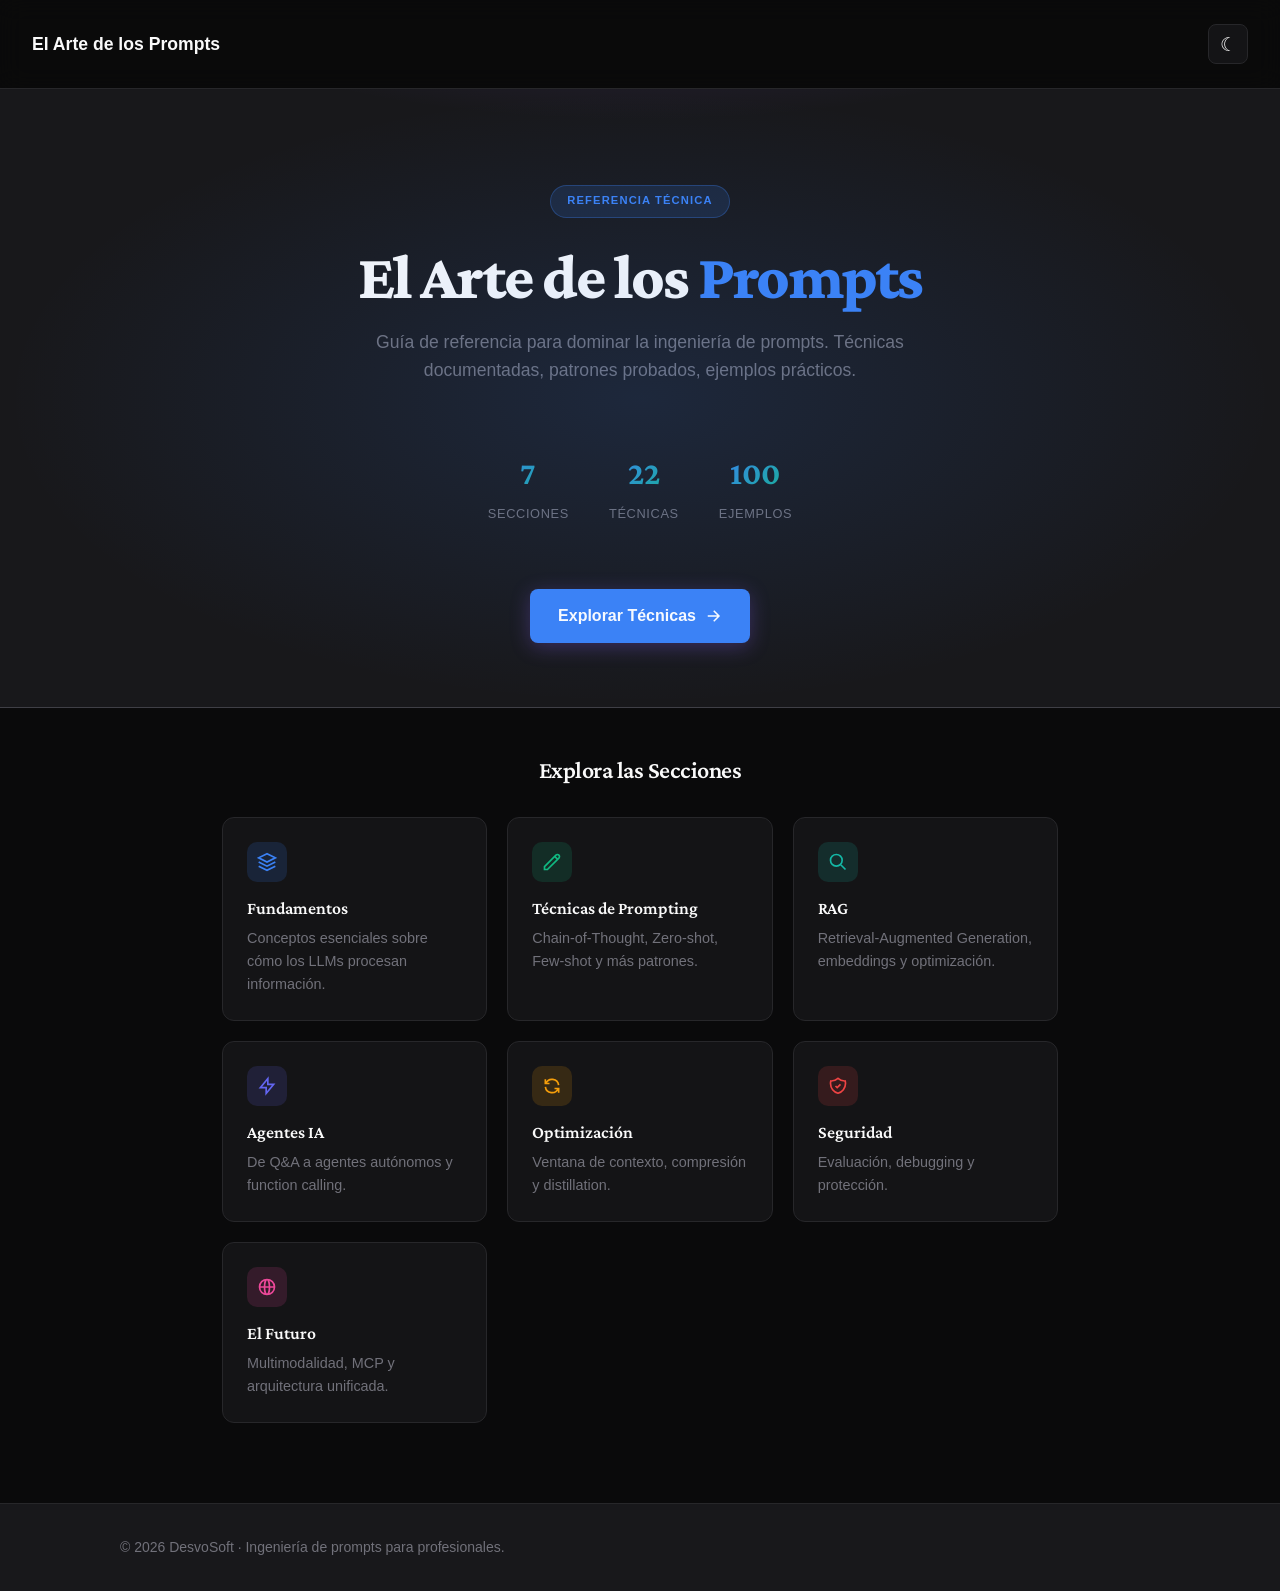
==== commit 852bd84f: "Add 3 missing section cards (Optimizacion, Seguridad, Futuro); fix sidebar mobile; add hover transit" ====
--- a/index.html
+++ b/index.html
@@ -5,7 +5,18 @@
   <meta name="viewport" content="width=device-width, initial-scale=1.0" />
   <title>El Arte de los Prompts — Ingeniería de Prompts</title>
   <meta name="description" content="Plataforma de referencia para ingeniería de prompts y context engineering." />
+  <meta name="keywords" content="ingeniería de prompts,prompt engineering,context engineering,LLM,inteligencia artificial,chatgpt,openai" />
+  <meta name="author" content="DesvoSoft" />
+  <meta name="robots" content="index, follow" />
+  <meta property="og:title" content="El Arte de los Prompts" />
+  <meta property="og:description" content="Plataforma de referencia técnica para dominar la ingeniería de prompts." />
+  <meta property="og:type" content="website" />
+  <meta property="og:url" content="https://desvosoft.github.io/El-arte-de-los-prompts/" />
+  <meta name="twitter:card" content="summary_large_image" />
+  <meta name="twitter:title" content="El Arte de los Prompts" />
+  <meta name="twitter:description" content="Plataforma de referencia técnica para dominar la ingeniería de prompts." />
   <link rel="canonical" href="https://desvosoft.github.io/El-arte-de-los-prompts/" />
+  <link rel="icon" type="image/svg+xml" href="data:image/svg+xml,<svg xmlns='http://www.w3.org/2000/svg' viewBox='0 0 100 100'><text y='.9em' font-size='90'>🧠</text></svg>" />
   <link rel="stylesheet" href="style.css" />
   <style>
     :root {
@@ -204,6 +215,9 @@
     .card-icon.green { background: rgba(16, 185, 129, 0.15); color: #10b981; }
     .card-icon.teal { background: rgba(20, 184, 166, 0.15); color: #14b8a6; }
     .card-icon.indigo { background: rgba(99, 102, 241, 0.15); color: #6366f1; }
+    .card-icon.orange { background: rgba(245, 158, 11, 0.15); color: #f59e0b; }
+    .card-icon.red { background: rgba(239, 68, 68, 0.15); color: #ef4444; }
+    .card-icon.pink { background: rgba(236, 72, 153, 0.15); color: #ec4899; }
     .card h3 {
       font-size: 1.1rem;
       margin-bottom: 0.5rem;
@@ -237,14 +251,14 @@
     <section class="hero">
       <div class="hero-badge">Referencia Técnica</div>
       <h1>El Arte de los <span>Prompts</span></h1>
-      <p>Guía de referencia para dominar la ingeniería de prompts y el context engineering. Técnicas documentadas, patrones probados.</p>
+      <p>Guía de referencia para dominar la ingeniería de prompts. Técnicas documentadas, patrones probados, ejemplos prácticos.</p>
       <div class="hero-stats">
         <div class="stat-item">
           <span class="stat-number" data-count="7">0</span>
           <span class="stat-label">Secciones</span>
         </div>
         <div class="stat-item">
-          <span class="stat-number" data-count="20">0</span>
+          <span class="stat-number" data-count="22">0</span>
           <span class="stat-label">Técnicas</span>
         </div>
         <div class="stat-item">
@@ -263,7 +277,7 @@
     <section class="sections">
       <h2>Explora las Secciones</h2>
       <div class="grid">
-        <a href="content.html?section=fundamentos" class="card">
+        <a href="content.html" class="card">
           <div class="card-icon blue">
             <svg width="20" height="20" viewBox="0 0 24 24" fill="none" stroke="currentColor" stroke-width="2">
               <path d="M12 2L2 7l10 5 10-5-10-5zM2 17l10 5 10-5M2 12l10 5 10-5"/>
@@ -272,7 +286,7 @@
           <h3>Fundamentos</h3>
           <p>Conceptos esenciales sobre cómo los LLMs procesan información.</p>
         </a>
-        <a href="content.html?section=tecnicas" class="card">
+        <a href="content.html" class="card">
           <div class="card-icon green">
             <svg width="20" height="20" viewBox="0 0 24 24" fill="none" stroke="currentColor" stroke-width="2">
               <path d="M15.232 5.232l3.536 3.536m-2.036-5.036a2.5 2.5 0 113.536 3.536L6.5 21.036H3v-3.572L16.732 3.732z"/>
@@ -281,7 +295,7 @@
           <h3>Técnicas de Prompting</h3>
           <p>Chain-of-Thought, Zero-shot, Few-shot y más patrones.</p>
         </a>
-        <a href="content.html?section=rag" class="card">
+        <a href="content.html" class="card">
           <div class="card-icon teal">
             <svg width="20" height="20" viewBox="0 0 24 24" fill="none" stroke="currentColor" stroke-width="2">
               <path d="M21 21l-6-6m2-5a7 7 0 1 1-14 0 7 7 0 0 1 14 0z"/>
@@ -290,7 +304,7 @@
           <h3>RAG</h3>
           <p>Retrieval-Augmented Generation, embeddings y optimización.</p>
         </a>
-        <a href="content.html?section=agentes" class="card">
+        <a href="content.html" class="card">
           <div class="card-icon indigo">
             <svg width="20" height="20" viewBox="0 0 24 24" fill="none" stroke="currentColor" stroke-width="2">
               <path d="M13 10V3L4 14h7v7l9-11h-7z"/>
@@ -298,6 +312,33 @@
           </div>
           <h3>Agentes IA</h3>
           <p>De Q&A a agentes autónomos y function calling.</p>
+        </a>
+        <a href="content.html" class="card">
+          <div class="card-icon orange">
+            <svg width="20" height="20" viewBox="0 0 24 24" fill="none" stroke="currentColor" stroke-width="2">
+              <path d="M4 4v5h.582m15.356 2A8.001 8.001 0 004.582 9m0 0H9m11 11v-5h-.581m0 0a8.003 8.003 0 01-15.357-2m15.357 2H15"/>
+            </svg>
+          </div>
+          <h3>Optimización</h3>
+          <p>Ventana de contexto, compresión y distillation.</p>
+        </a>
+        <a href="content.html" class="card">
+          <div class="card-icon red">
+            <svg width="20" height="20" viewBox="0 0 24 24" fill="none" stroke="currentColor" stroke-width="2">
+              <path d="M9 12l2 2 4-4m5.618-4.016A11.955 11.955 0 0112 2.944a11.955 11.955 0 01-8.618 3.04A12.02 12.02 0 003 9c0 5.591 3.824 10.29 9 11.622 5.176-1.332 9-6.03 9-11.622 0-1.042-.133-2.052-.382-3.016z"/>
+            </svg>
+          </div>
+          <h3>Seguridad</h3>
+          <p>Evaluación, debugging y protección.</p>
+        </a>
+        <a href="content.html" class="card">
+          <div class="card-icon pink">
+            <svg width="20" height="20" viewBox="0 0 24 24" fill="none" stroke="currentColor" stroke-width="2">
+              <path d="M21 12a9 9 0 01-9 9m9-9a9 9 0 00-9-9m9 9H3m9 9a9 9 0 01-9-9m9 9c1.657 0 3-4.03 3-9s-1.343-9-3-9m0 18c-1.657 0-3-4.03-3-9s1.343-9 3-9m-9 9a9 9 0 019-9"/>
+            </svg>
+          </div>
+          <h3>El Futuro</h3>
+          <p>Multimodalidad, MCP y arquitectura unificada.</p>
         </a>
       </div>
     </section>
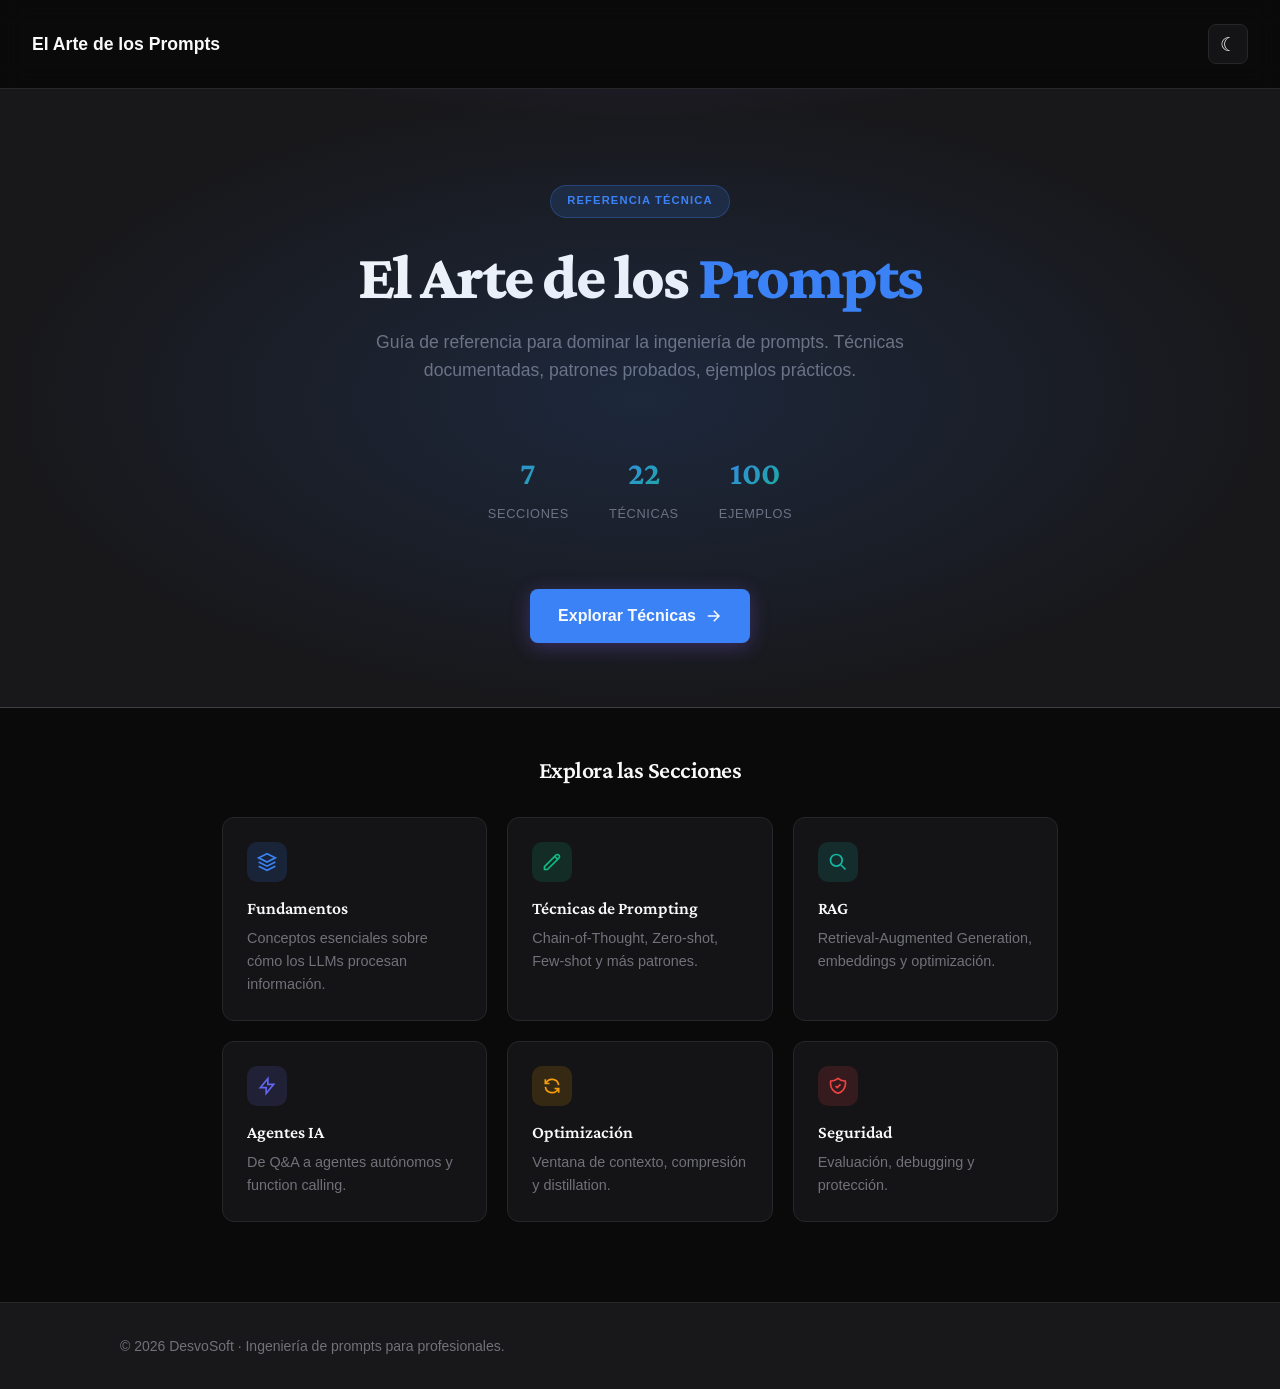
==== commit 15ddbfdf: "Remove Futuro from landing; collapsible menu sections in content (first 3 open)" ====
--- a/index.html
+++ b/index.html
@@ -274,10 +274,10 @@
       </a>
     </section>
 
-    <section class="sections">
+<section class="sections">
       <h2>Explora las Secciones</h2>
       <div class="grid">
-        <a href="content.html" class="card">
+        <a href="content.html?topic=que-es-contexto" class="card">
           <div class="card-icon blue">
             <svg width="20" height="20" viewBox="0 0 24 24" fill="none" stroke="currentColor" stroke-width="2">
               <path d="M12 2L2 7l10 5 10-5-10-5zM2 17l10 5 10-5M2 12l10 5 10-5"/>
@@ -286,7 +286,7 @@
           <h3>Fundamentos</h3>
           <p>Conceptos esenciales sobre cómo los LLMs procesan información.</p>
         </a>
-        <a href="content.html" class="card">
+        <a href="content.html?topic=anatomia-prompt" class="card">
           <div class="card-icon green">
             <svg width="20" height="20" viewBox="0 0 24 24" fill="none" stroke="currentColor" stroke-width="2">
               <path d="M15.232 5.232l3.536 3.536m-2.036-5.036a2.5 2.5 0 113.536 3.536L6.5 21.036H3v-3.572L16.732 3.732z"/>
@@ -295,7 +295,7 @@
           <h3>Técnicas de Prompting</h3>
           <p>Chain-of-Thought, Zero-shot, Few-shot y más patrones.</p>
         </a>
-        <a href="content.html" class="card">
+        <a href="content.html?topic=intro-rag" class="card">
           <div class="card-icon teal">
             <svg width="20" height="20" viewBox="0 0 24 24" fill="none" stroke="currentColor" stroke-width="2">
               <path d="M21 21l-6-6m2-5a7 7 0 1 1-14 0 7 7 0 0 1 14 0z"/>
@@ -304,7 +304,7 @@
           <h3>RAG</h3>
           <p>Retrieval-Augmented Generation, embeddings y optimización.</p>
         </a>
-        <a href="content.html" class="card">
+        <a href="content.html?topic=agentes-ia" class="card">
           <div class="card-icon indigo">
             <svg width="20" height="20" viewBox="0 0 24 24" fill="none" stroke="currentColor" stroke-width="2">
               <path d="M13 10V3L4 14h7v7l9-11h-7z"/>
@@ -313,7 +313,7 @@
           <h3>Agentes IA</h3>
           <p>De Q&A a agentes autónomos y function calling.</p>
         </a>
-        <a href="content.html" class="card">
+        <a href="content.html?topic=ventana-contexto" class="card">
           <div class="card-icon orange">
             <svg width="20" height="20" viewBox="0 0 24 24" fill="none" stroke="currentColor" stroke-width="2">
               <path d="M4 4v5h.582m15.356 2A8.001 8.001 0 004.582 9m0 0H9m11 11v-5h-.581m0 0a8.003 8.003 0 01-15.357-2m15.357 2H15"/>
@@ -322,7 +322,7 @@
           <h3>Optimización</h3>
           <p>Ventana de contexto, compresión y distillation.</p>
         </a>
-        <a href="content.html" class="card">
+        <a href="content.html?topic=evaluacion-rag" class="card">
           <div class="card-icon red">
             <svg width="20" height="20" viewBox="0 0 24 24" fill="none" stroke="currentColor" stroke-width="2">
               <path d="M9 12l2 2 4-4m5.618-4.016A11.955 11.955 0 0112 2.944a11.955 11.955 0 01-8.618 3.04A12.02 12.02 0 003 9c0 5.591 3.824 10.29 9 11.622 5.176-1.332 9-6.03 9-11.622 0-1.042-.133-2.052-.382-3.016z"/>
@@ -330,15 +330,6 @@
           </div>
           <h3>Seguridad</h3>
           <p>Evaluación, debugging y protección.</p>
-        </a>
-        <a href="content.html" class="card">
-          <div class="card-icon pink">
-            <svg width="20" height="20" viewBox="0 0 24 24" fill="none" stroke="currentColor" stroke-width="2">
-              <path d="M21 12a9 9 0 01-9 9m9-9a9 9 0 00-9-9m9 9H3m9 9a9 9 0 01-9-9m9 9c1.657 0 3-4.03 3-9s-1.343-9-3-9m0 18c-1.657 0-3-4.03-3-9s1.343-9 3-9m-9 9a9 9 0 019-9"/>
-            </svg>
-          </div>
-          <h3>El Futuro</h3>
-          <p>Multimodalidad, MCP y arquitectura unificada.</p>
         </a>
       </div>
     </section>
@@ -370,7 +361,7 @@
     function createParticles() {
       const container = document.getElementById('particles');
       const colors = ['#3b82f6', '#10b981', '#60a5fa', '#34d399'];
-      for (let i = 0; i < 60; i++) {
+      for (let i = 0; i < 100; i++) {
         const p = document.createElement('div');
         p.className = 'particle';
         p.style.left = Math.random() * 100 + '%';
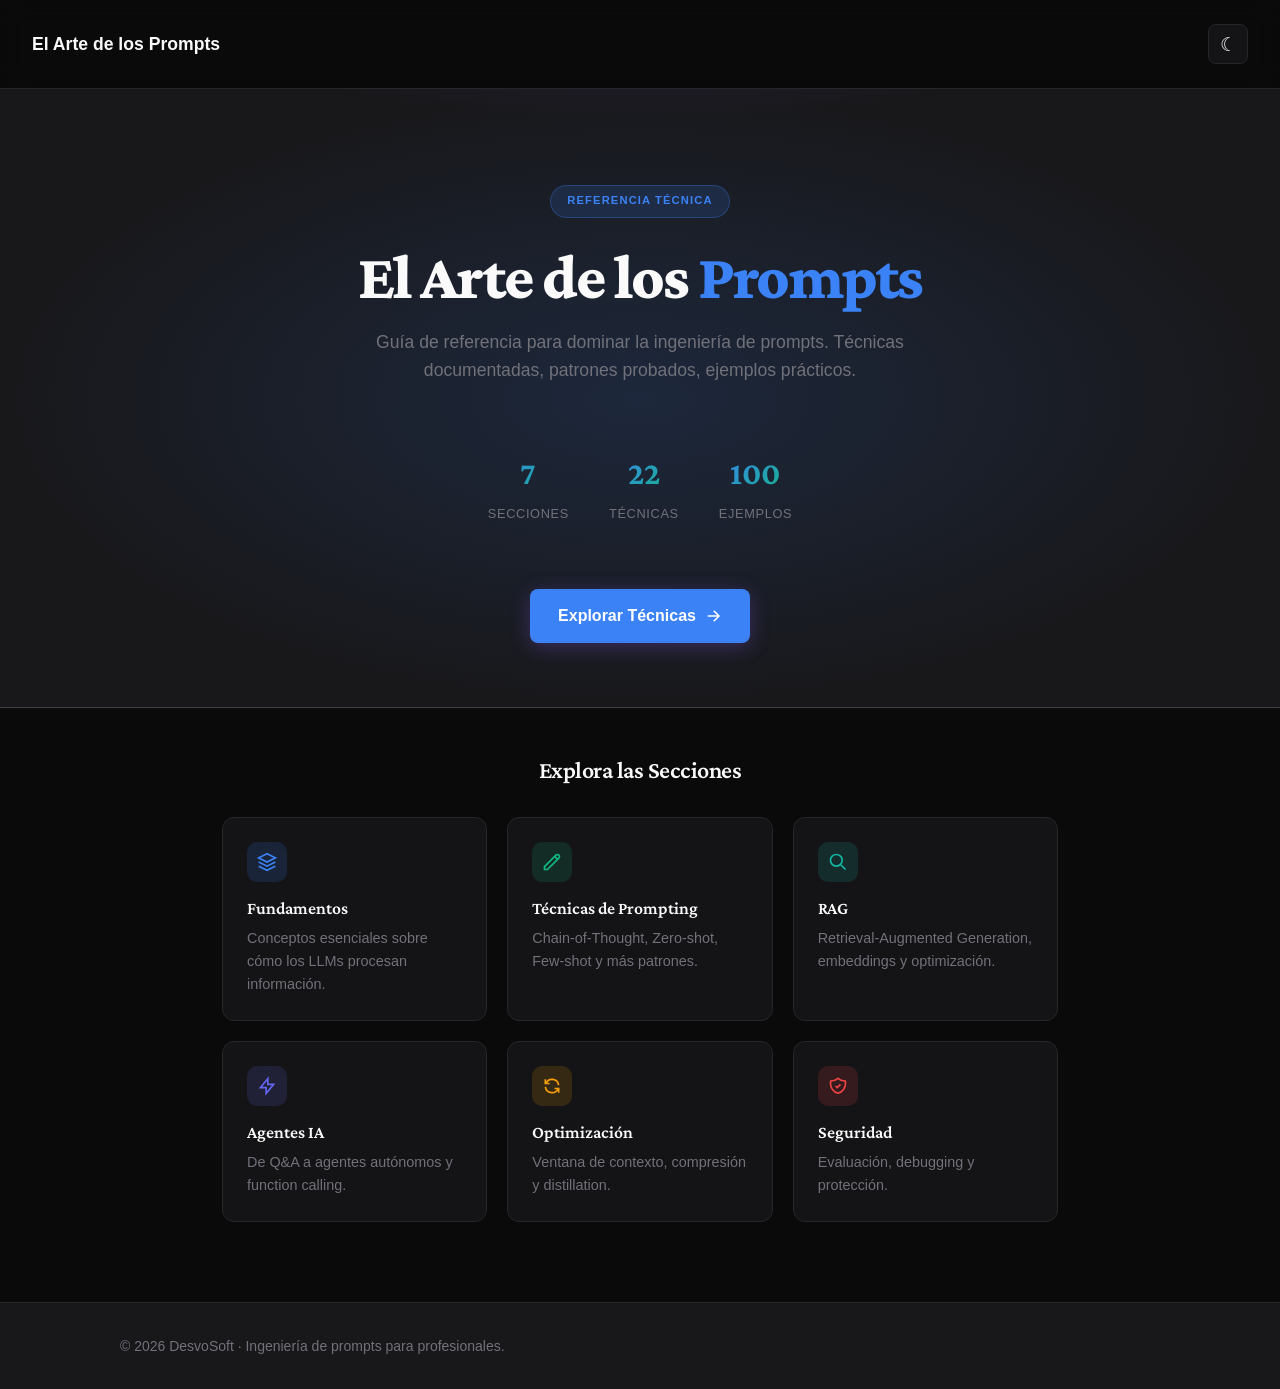
==== commit 3e6b4ac6: "Custom sidebar scrollbar; add hero/card animations to landing" ====
--- a/index.html
+++ b/index.html
@@ -71,6 +71,14 @@
       90% { opacity: 0.6; }
       100% { transform: translateY(110vh) rotate(720deg); opacity: 0; }
     }
+    @keyframes fadeInUp {
+      from { opacity: 0; transform: translateY(20px); }
+      to { opacity: 1; transform: translateY(0); }
+    }
+    @keyframes fadeInDown {
+      from { opacity: 0; transform: translateY(-20px); }
+      to { opacity: 1; transform: translateY(0); }
+    }
     
     /* Header */
     .header {
@@ -105,7 +113,7 @@
       padding: 6rem 2rem 4rem;
       text-align: center;
     }
-    .hero-badge {
+.hero-badge {
       display: inline-block;
       padding: 0.4rem 1rem;
       font-size: 0.7rem;
@@ -117,6 +125,50 @@
       border: 1px solid rgba(59, 130, 246, 0.3);
       border-radius: 50px;
       margin-bottom: 1.5rem;
+      opacity: 0;
+      animation: fadeInDown 0.6s ease-out 0.2s forwards;
+    }
+    .hero h1 {
+      font-size: clamp(2rem, 6vw, 4rem);
+      font-weight: 800;
+      line-height: 1.1;
+      margin-bottom: 1rem;
+      opacity: 0;
+      animation: fadeInUp 0.6s ease-out 0.4s forwards;
+    }
+    .hero h1 span { color: var(--accent); }
+    .hero p {
+      font-size: 1.1rem;
+      color: var(--text-muted);
+      max-width: 550px;
+      margin: 0 auto 2rem;
+      opacity: 0;
+      animation: fadeInUp 0.6s ease-out 0.6s forwards;
+    }
+    .hero-stats {
+      display: flex;
+      justify-content: center;
+      gap: 2.5rem;
+      margin-bottom: 2rem;
+      opacity: 0;
+      animation: fadeInUp 0.6s ease-out 0.8s forwards;
+    }
+    .btn-primary {
+      display: inline-flex;
+      align-items: center;
+      gap: 0.5rem;
+      padding: 0.875rem 1.75rem;
+      font-size: 1rem;
+      font-weight: 600;
+      color: #fff;
+      background: var(--accent);
+      border: none;
+      border-radius: 8px;
+      cursor: pointer;
+      text-decoration: none;
+      opacity: 0;
+      animation: fadeInUp 0.6s ease-out 1s forwards;
+      transition: all 0.3s cubic-bezier(0.4, 0, 0.2, 1);
     }
     .hero h1 {
       font-size: clamp(2rem, 6vw, 4rem);
@@ -196,11 +248,24 @@
       border-radius: 12px;
       text-decoration: none;
       color: var(--text);
-      transition: border-color 0.2s, transform 0.2s;
+      transition: all 0.3s cubic-bezier(0.4, 0, 0.2, 1);
+      opacity: 0;
+      transform: translateY(20px);
+      animation: cardIn 0.5s ease-out forwards;
+    }
+    .card:nth-child(1) { animation-delay: 0.1s; }
+    .card:nth-child(2) { animation-delay: 0.2s; }
+    .card:nth-child(3) { animation-delay: 0.3s; }
+    .card:nth-child(4) { animation-delay: 0.4s; }
+    .card:nth-child(5) { animation-delay: 0.5s; }
+    .card:nth-child(6) { animation-delay: 0.6s; }
+    @keyframes cardIn {
+      to { opacity: 1; transform: translateY(0); }
     }
     .card:hover {
       border-color: var(--accent);
       transform: translateY(-3px);
+      box-shadow: 0 8px 25px rgba(59, 130, 246, 0.2);
     }
     .card-icon {
       width: 40px;
